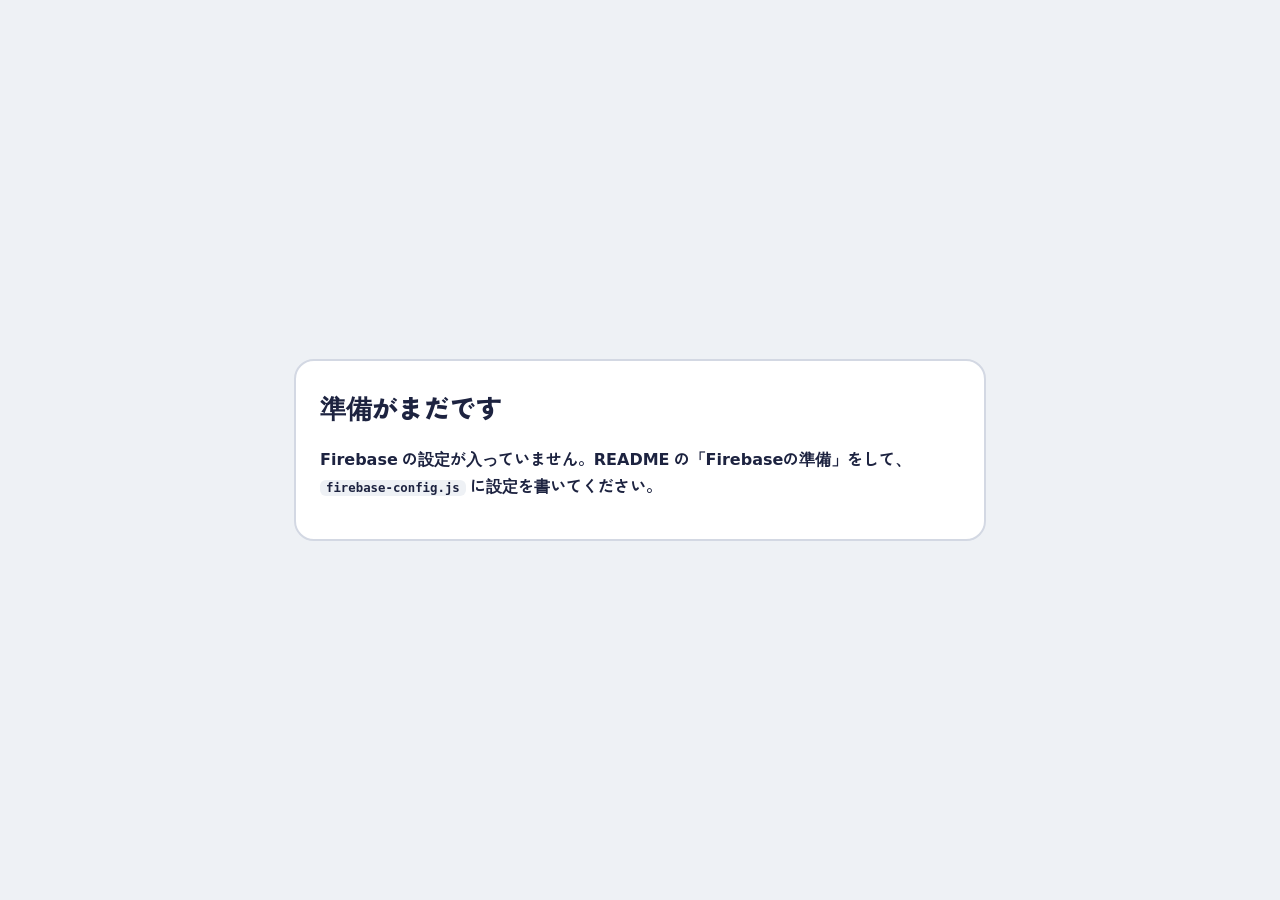
==== pass.html @ d7a0e1be "レジと受け渡し口の2台で数を共有するクレープ注文アプリにする - register.html: 注文を受けたらタップ、今日の売上の累計と受け取り待ちを表示 - pass.html: 受け取り待ちを大き" ====
<!doctype html>
<html lang="ja">
<head>
<meta charset="utf-8">
<meta name="viewport" content="width=device-width,initial-scale=1,viewport-fit=cover">
<title>受け渡し口｜クレープ</title>
<meta name="apple-mobile-web-app-capable" content="yes">
<meta name="mobile-web-app-capable" content="yes">
<meta name="apple-mobile-web-app-title" content="受け渡し">
<meta name="theme-color" content="#eef1f5">
<link rel="manifest" href="manifest.webmanifest">
<link rel="apple-touch-icon" href="apple-touch-icon.png">
<link rel="stylesheet" href="fonts/fonts.css">
<link rel="stylesheet" href="style.css">
<style>.float { font-family: var(--body); font-weight: 900; }</style>
</head>
<body>

<div class="app">
  <div class="strip">
    <div class="sum">
      <span class="role">受け渡し口</span>
      <div class="sum-main"><span class="sum-label">受け取り待ち</span><span class="sum-num" id="total" aria-live="polite">0</span><span class="sum-unit">個</span></div>
      <span class="sum-split" id="split">チョコ 0 ／ あんこ 0</span>
      <span class="sub" id="handed">今日渡した <b>0</b> 個</span>
    </div>
    <div class="strip-right">
      <span class="conn off" id="conn">つないでいます…</span>
    </div>
  </div>
  <div class="stalls">
    <section class="stall choco" data-item="choco">
      <button class="tap" id="tap-choco" type="button" data-item="choco" aria-describedby="count-choco">
        <span class="noren" aria-hidden="true"><span class="flaps"><span class="flap">チ</span><span class="flap">ョ</span><span class="flap">コ</span></span></span>
        <span class="panel-label" aria-hidden="true">受け取り待ち</span>
        <span class="sr">チョコを1個渡した</span>
        <span class="count-wrap"><span class="count" id="count-choco">0</span><span class="unit">個</span></span>
        <span class="tally" id="tally-choco" aria-hidden="true"></span>
        <span class="hint" aria-hidden="true">渡したら ここをタップ</span>
      </button>
      <button class="minus" id="minus-choco" type="button" data-item="choco">チョコの「渡した」を1個取り消す</button>
    </section>
    <section class="stall anko" data-item="anko">
      <button class="tap" id="tap-anko" type="button" data-item="anko" aria-describedby="count-anko">
        <span class="noren" aria-hidden="true"><span class="flaps"><span class="flap">あ</span><span class="flap">ん</span><span class="flap">こ</span></span></span>
        <span class="panel-label" aria-hidden="true">受け取り待ち</span>
        <span class="sr">あんこを1個渡した</span>
        <span class="count-wrap"><span class="count" id="count-anko">0</span><span class="unit">個</span></span>
        <span class="tally" id="tally-anko" aria-hidden="true"></span>
        <span class="hint" aria-hidden="true">渡したら ここをタップ</span>
      </button>
      <button class="minus" id="minus-anko" type="button" data-item="anko">あんこの「渡した」を1個取り消す</button>
    </section>
  </div>
</div>

<script src="vendor/firebase-app-compat-10.12.2.js"></script>
<script src="vendor/firebase-database-compat-10.12.2.js"></script>
<script src="firebase-config.js"></script>
<script src="app.js"></script>
<script>
(function () {
  var C = window.Crepe, $ = C.$;
  var last = null;

  function render(s) {
    C.ITEMS.forEach(function (k) {
      var dir = last ? s.waiting[k] - last.waiting[k] : 0;
      C.setCount($("count-" + k), s.waiting[k], dir);
      C.renderTally($("tally-" + k), s.waiting[k], dir > 0, "いま受け取り待ちはありません");
      $("tap-" + k).parentNode.classList.toggle("busy", s.waiting[k] > 0);
      $("tap-" + k).disabled = s.waiting[k] === 0;
      $("minus-" + k).disabled = s.handed[k] === 0;
      // A new order from the register sways the curtain so it catches the eye
      if (dir > 0 && last) C.swayNoren(k);
    });
    $("total").textContent = s.waiting.total;
    $("total").classList.toggle("busy", s.waiting.total > 0);
    $("split").textContent = "チョコ " + s.waiting.choco + " ／ あんこ " + s.waiting.anko;
    $("handed").querySelector("b").textContent = s.handed.total;
    last = s;
  }

  document.querySelectorAll(".tap").forEach(function (btn) {
    btn.addEventListener("click", function (ev) {
      C.change("handed", btn.dataset.item, 1);
      C.floatText(btn, ev, "−1");
    });
  });
  document.querySelectorAll(".minus").forEach(function (btn) {
    btn.addEventListener("click", function () { C.change("handed", btn.dataset.item, -1); });
  });

  C.common();
  C.start(render, C.renderConnection);
})();
</script>
</body>
</html>
---- fonts/fonts.css ----
@font-face { font-family: "Dela Gothic One"; font-weight: 400; font-display: swap; src: url("DelaGothicOne.woff2") format("woff2"); }
@font-face { font-family: "Zen Kaku Gothic New"; font-weight: 500; font-display: swap; src: url("ZenKakuGothicNew-500.woff2") format("woff2"); }
@font-face { font-family: "Zen Kaku Gothic New"; font-weight: 700; font-display: swap; src: url("ZenKakuGothicNew-700.woff2") format("woff2"); }
@font-face { font-family: "Zen Kaku Gothic New"; font-weight: 900; font-display: swap; src: url("ZenKakuGothicNew-900.woff2") format("woff2"); }
---- style.css ----
[hidden] { display: none !important; }
/* Layout: one screen. A slim tally strip on top, then two stall panels side by side
   (stacked on narrow screens). Each panel = a noren curtain with the item name,
   a giant count, a 正-mark tally of the same count, and a −1 button at its foot. */
:root {
  --paper: #eef1f5;
  --ink: #1d2340;
  --muted: #646b88;
  --line: #d3d8e3;
  --card: #ffffff;
  --choco: #4b2a1d;
  --choco-deep: #2f1810;
  --choco-mark: #e9c9a8;
  --anko: #5e1f35;
  --anko-deep: #3c1121;
  --anko-mark: #f1b9c8;
  --noren-ink: #fbf7f2;
  --warn: #c2271f;
  --display: "Dela Gothic One", "Hiragino Sans", "Hiragino Kaku Gothic ProN", system-ui, sans-serif;
  --body: "Zen Kaku Gothic New", "Hiragino Sans", "Hiragino Kaku Gothic ProN", system-ui, sans-serif;
}
@media (prefers-color-scheme: dark) {
  :root:not([data-theme="light"]) {
    --paper: #12152a; --ink: #eceef8; --muted: #9aa0bd; --line: #2b3050; --card: #1b1f39;
    --choco: #6a3d2a; --choco-deep: #3e2117; --anko: #7d2c48; --anko-deep: #4a1528;
    --warn: #ff8f86; color-scheme: dark;
  }
}
:root[data-theme="dark"] {
  --paper: #12152a; --ink: #eceef8; --muted: #9aa0bd; --line: #2b3050; --card: #1b1f39;
  --choco: #6a3d2a; --choco-deep: #3e2117; --anko: #7d2c48; --anko-deep: #4a1528;
  --warn: #ff8f86; color-scheme: dark;
}

html, body { height: 100%; }
body {
  margin: 0; background: var(--paper); color: var(--ink); font-family: var(--body);
  -webkit-touch-callout: none; -webkit-user-select: none; user-select: none;
  -webkit-tap-highlight-color: transparent; touch-action: manipulation; overflow: hidden;
}
.app {
  height: 100%; box-sizing: border-box; display: flex; flex-direction: column; gap: 14px;
  padding-block: 14px;
  padding-left: max(16px, env(safe-area-inset-left, 0px));
  padding-right: max(16px, env(safe-area-inset-right, 0px));
}

/* Top strip */
.strip { display: flex; align-items: center; justify-content: space-between; gap: 12px; flex-wrap: wrap; }
.sum { display: flex; align-items: baseline; gap: 14px; flex-wrap: wrap; }
.sum-main { display: flex; align-items: baseline; gap: 6px; }
.sum-label { font-weight: 700; font-size: 1rem; color: var(--muted); }
.sum-num { font-family: var(--display); font-size: 2.6rem; line-height: 1; font-variant-numeric: tabular-nums; }
.sum-unit { font-weight: 700; color: var(--muted); }
.sum-split { font-weight: 700; font-size: .95rem; color: var(--muted); font-variant-numeric: tabular-nums; }
.next { font-weight: 700; font-size: .95rem; color: var(--muted); }
.reset {
  font: inherit; font-weight: 700; font-size: 1rem; min-height: 44px; padding: 0 20px; border-radius: 999px;
  border: 2px solid var(--line); background: var(--card); color: var(--muted); cursor: pointer;
  transition: border-color .15s, color .15s, background .15s;
}
.reset.armed { border-color: var(--warn); color: var(--warn); }
.notice { margin: 0; font-size: .95rem; font-weight: 700; color: var(--warn); }

/* Stall panels */
.stalls { flex: 1; min-height: 0; display: grid; grid-template-columns: 1fr 1fr; gap: 14px; }
@media (max-width: 600px) {
  /* Phones: let the page scroll so each stacked panel keeps room for its number */
  body { overflow: auto; }
  .app { height: auto; min-height: 100%; }
  .stalls { grid-template-columns: 1fr; flex: none; }
  .stall { min-height: 360px; }
  .tally { max-height: 56px; }
}
.stall {
  --c: var(--choco); --deep: var(--choco-deep); --mark: var(--choco-mark);
  position: relative; min-height: 0; display: flex; flex-direction: column;
  border-radius: 26px; overflow: hidden; background: var(--c); color: var(--noren-ink);
}
.stall.anko { --c: var(--anko); --deep: var(--anko-deep); --mark: var(--anko-mark); }
/* anko gets a faint bean-dot texture, choco a soft glaze sheen: the two fillings read apart at a glance */
.stall.choco { background: linear-gradient(160deg, color-mix(in srgb, var(--c) 82%, #fff 18%) 0%, var(--c) 38%, var(--c) 100%); }
.stall.anko {
  background-color: var(--c);
  background-image: radial-gradient(color-mix(in srgb, var(--deep) 70%, transparent) 2.2px, transparent 2.6px);
  background-size: 22px 22px;
}

.tap {
  flex: 1; min-height: 0; width: 100%; border: 0; padding: 0; margin: 0; cursor: pointer;
  background: transparent; color: inherit; font: inherit;
  display: flex; flex-direction: column; align-items: center; position: relative;
}
.tap .count-wrap { transition: transform .08s ease; }
.tap:active .count-wrap { transform: scale(.95); }
.stall:has(.tap:active) { filter: brightness(1.1); }
.tap:focus-visible { outline: 4px solid var(--noren-ink); outline-offset: -8px; border-radius: 26px; }

/* Noren: a curtain of three flaps hanging from a rod */
.noren { width: 100%; position: relative; padding-top: 10px; flex: none; }
.noren::before {
  content: ""; position: absolute; left: 6%; right: 6%; top: 4px; height: 8px; border-radius: 4px;
  background: var(--deep);
}
.flaps { display: grid; grid-template-columns: repeat(3, 1fr); gap: 6px; padding: 0 9%; }
.flap {
  height: clamp(64px, 12vh, 110px); background: var(--noren-ink); color: var(--c);
  border-radius: 0 0 10px 10px; transform-origin: 50% 0;
  display: flex; align-items: center; justify-content: center;
  font-family: var(--display); font-size: clamp(2rem, 5.4vw, 3.6rem); line-height: 1;
}

.count-wrap {
  flex: 1; min-height: 0; width: 100%; display: flex; align-items: center; justify-content: center;
  overflow: hidden; position: relative; container-type: inline-size;
}
.count {
  font-family: var(--display); font-variant-numeric: tabular-nums; line-height: 1;
  font-size: min(12rem, 17vw, calc(78cqi / (var(--n, 1) * .8 + .6))); letter-spacing: -.02em; display: block;
}
.unit { font-weight: 900; font-size: clamp(1.1rem, 2.4vw, 1.6rem); margin-left: .25em; opacity: .8; }

/* 正-mark tally: five strokes per group, the way stall-keepers count on paper */
.tally {
  flex: none; width: 100%; box-sizing: border-box; padding: 0 20px 14px;
  display: flex; flex-wrap: wrap; justify-content: center; align-items: center; gap: 6px 8px;
  min-height: 44px; max-height: 92px; overflow: hidden;
}
.tally svg { width: 30px; height: 30px; flex: none; }
.tally path { stroke: var(--mark); stroke-width: 9; stroke-linecap: round; fill: none; }
.tally .more { font-weight: 900; color: var(--mark); font-size: 1rem; }
.tally .empty { font-weight: 700; font-size: 1rem; opacity: .7; }
.tally path.fresh { stroke-dasharray: 100; stroke-dashoffset: 100; animation: draw .28s ease-out forwards; }
@keyframes draw { to { stroke-dashoffset: 0; } }

.minus {
  flex: none; margin: 0 14px 14px; min-height: 56px; border-radius: 16px; cursor: pointer;
  border: 2px solid color-mix(in srgb, var(--noren-ink) 35%, transparent);
  background: color-mix(in srgb, var(--deep) 75%, transparent); color: var(--noren-ink);
  font: inherit; font-weight: 700; font-size: 1.1rem;
}
.minus:disabled { opacity: .4; cursor: default; }
.minus:focus-visible, .reset:focus-visible { outline: 3px solid var(--ink); outline-offset: 3px; }
.stall .minus:focus-visible { outline-color: var(--noren-ink); }

/* "+1" that rises from the finger */
.float {
  position: absolute; pointer-events: none; font-family: var(--display); font-size: 2.4rem;
  color: var(--noren-ink); text-shadow: 0 2px 0 var(--deep); transform: translate(-50%, -50%);
}

.sr { position: absolute; width: 1px; height: 1px; overflow: hidden; clip: rect(0 0 0 0); white-space: nowrap; }
.app { padding-top: calc(14px + env(safe-area-inset-top, 0px)); padding-bottom: calc(14px + env(safe-area-inset-bottom, 0px)); }
.install {
  margin: 0; padding: 12px 16px; border-radius: 14px; background: var(--card); border: 2px solid var(--line);
  display: flex; align-items: center; justify-content: space-between; gap: 12px; font-weight: 700; font-size: .95rem;
}
.install button {
  font: inherit; min-height: 40px; padding: 0 14px; border-radius: 999px; border: 2px solid var(--line);
  background: transparent; color: var(--muted); cursor: pointer; flex: none;
}
.ready { font-weight: 700; font-size: .85rem; color: var(--muted); }

/* ---- Crepe two-iPad system ---- */
:root { --wait: #ffd36b; --ok: #1f7a4d; }
@media (prefers-color-scheme: dark) { :root:not([data-theme="light"]) { --ok: #7fd6a6; } }
:root[data-theme="dark"] { --ok: #7fd6a6; }
.role {
  font-weight: 900; font-size: .9rem; padding: 4px 12px; border-radius: 999px;
  background: var(--ink); color: var(--paper); align-self: center;
}
.conn { font-weight: 700; font-size: .9rem; color: var(--ok); display: inline-flex; align-items: center; gap: 6px; }
.conn::before { content: ""; width: 10px; height: 10px; border-radius: 50%; background: currentColor; }
.conn.off { color: var(--warn); }
.strip-right { display: flex; align-items: center; gap: 12px; flex-wrap: wrap; }
.sub { font-weight: 700; font-size: 1rem; color: var(--muted); font-variant-numeric: tabular-nums; }
.sub b { font-family: var(--display); font-weight: 400; font-size: 1.5rem; color: var(--ink); }
.sub.busy b { color: var(--warn); }
.panel-label { font-weight: 900; font-size: clamp(1rem, 2.2vw, 1.4rem); opacity: .85; margin-top: 10px; }
.hint { font-weight: 700; font-size: 1rem; opacity: .75; padding: 0 16px 12px; text-align: center; }
.stall.busy .count { color: var(--wait); }
.tap:disabled { cursor: default; }
.tap:disabled .count-wrap { transform: none; }
.stall:has(.tap:disabled:active) { filter: none; }
.sum-num.busy { color: var(--warn); }
.setup {
  margin: auto; max-width: 640px; padding: 24px; border-radius: 20px; background: var(--card); border: 2px solid var(--line);
  font-weight: 700; line-height: 1.7;
}
.setup h1 { font-weight: 900; font-size: 1.6rem; margin: 0 0 8px; }
.setup code { font-size: .95em; background: var(--paper); padding: 1px 6px; border-radius: 6px; }
@media (max-width: 600px) { .stall { min-height: 500px; } }
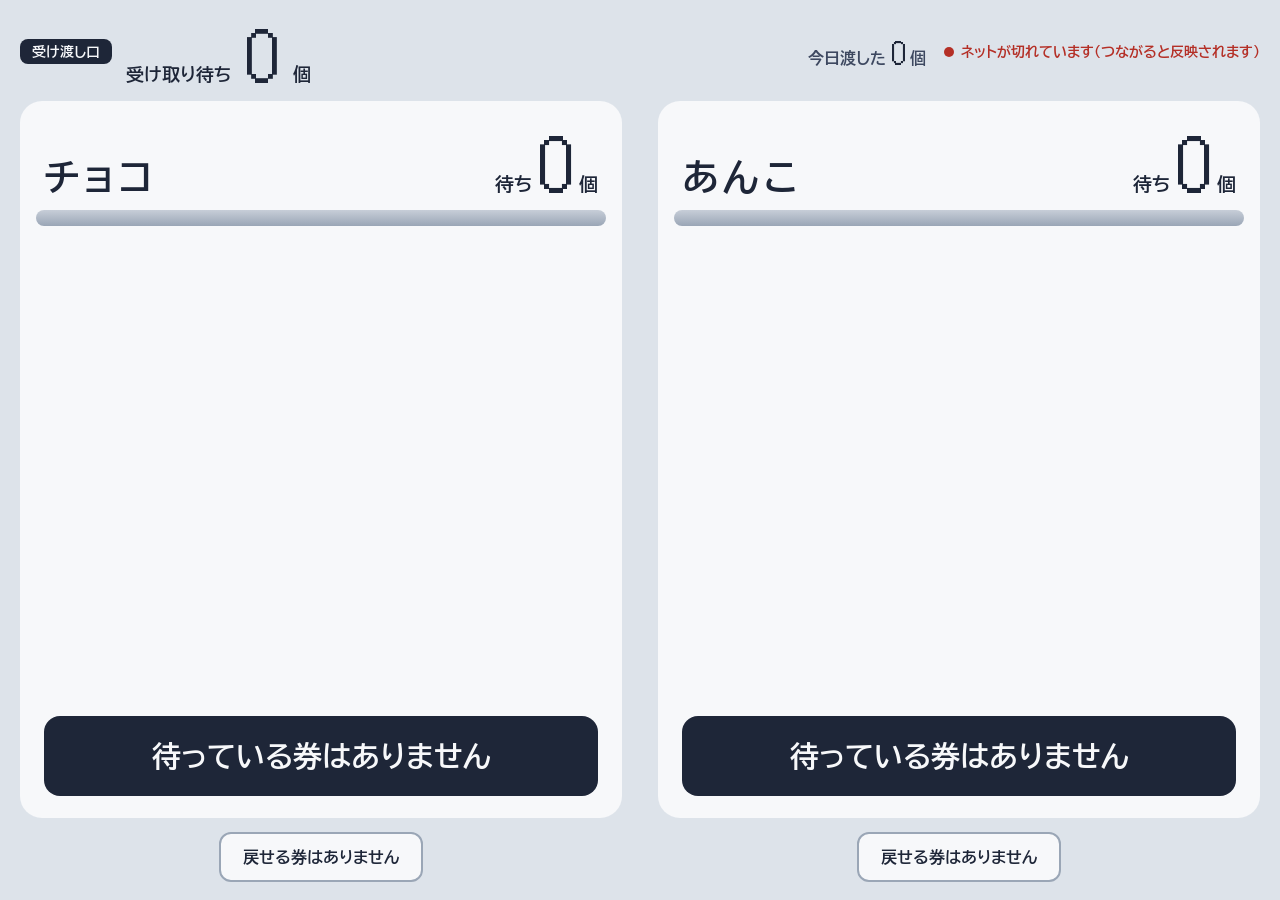
==== commit b17a9db1: "整理券デザイン（案B）に作り直し、券の番号を201からにする - レジ: 味ごとの券売機を押すと整理券が出る。今日の売上と受け取り待ちも表示 - 受け渡し口: 待ちの券を注文レールに並べ、次に渡す券を" ====
--- a/pass.html
+++ b/pass.html
@@ -7,12 +7,13 @@
 <meta name="apple-mobile-web-app-capable" content="yes">
 <meta name="mobile-web-app-capable" content="yes">
 <meta name="apple-mobile-web-app-title" content="受け渡し">
-<meta name="theme-color" content="#eef1f5">
+<meta name="theme-color" content="#dde3ea">
 <link rel="manifest" href="manifest.webmanifest">
 <link rel="apple-touch-icon" href="apple-touch-icon.png">
-<link rel="stylesheet" href="fonts/fonts.css">
+<link rel="preconnect" href="https://fonts.googleapis.com">
+<link rel="preconnect" href="https://fonts.gstatic.com" crossorigin>
+<link rel="stylesheet" href="https://fonts.googleapis.com/css2?family=BIZ+UDPGothic:wght@400;700&family=DotGothic16&display=swap">
 <link rel="stylesheet" href="style.css">
-<style>.float { font-family: var(--body); font-weight: 900; }</style>
 </head>
 <body>
 
@@ -20,36 +21,37 @@
   <div class="strip">
     <div class="sum">
       <span class="role">受け渡し口</span>
-      <div class="sum-main"><span class="sum-label">受け取り待ち</span><span class="sum-num" id="total" aria-live="polite">0</span><span class="sum-unit">個</span></div>
-      <span class="sum-split" id="split">チョコ 0 ／ あんこ 0</span>
+      <span class="sum-label">受け取り待ち</span><span class="sum-num" id="total" aria-live="polite">0</span><span class="sum-unit">個</span>
+    </div>
+    <div class="side">
       <span class="sub" id="handed">今日渡した <b>0</b> 個</span>
-    </div>
-    <div class="strip-right">
       <span class="conn off" id="conn">つないでいます…</span>
     </div>
   </div>
-  <div class="stalls">
-    <section class="stall choco" data-item="choco">
-      <button class="tap" id="tap-choco" type="button" data-item="choco" aria-describedby="count-choco">
-        <span class="noren" aria-hidden="true"><span class="flaps"><span class="flap">チ</span><span class="flap">ョ</span><span class="flap">コ</span></span></span>
-        <span class="panel-label" aria-hidden="true">受け取り待ち</span>
-        <span class="sr">チョコを1個渡した</span>
-        <span class="count-wrap"><span class="count" id="count-choco">0</span><span class="unit">個</span></span>
-        <span class="tally" id="tally-choco" aria-hidden="true"></span>
-        <span class="hint" aria-hidden="true">渡したら ここをタップ</span>
-      </button>
-      <button class="minus" id="minus-choco" type="button" data-item="choco">チョコの「渡した」を1個取り消す</button>
+  <div class="cols">
+    <section class="col choco" aria-label="チョコ">
+      <div class="board">
+        <div class="board-head">
+          <span class="board-name">チョコ</span>
+          <span class="board-count" id="wait-choco">待ち <b>0</b> 個</span>
+        </div>
+        <div class="rail" aria-hidden="true"></div>
+        <div class="tickets" id="tickets-choco"></div>
+        <button class="give" id="give-choco" type="button" data-item="choco">待っている券はありません</button>
+      </div>
+      <button class="undo" id="undo-choco" type="button" data-item="choco">戻せる券はありません</button>
     </section>
-    <section class="stall anko" data-item="anko">
-      <button class="tap" id="tap-anko" type="button" data-item="anko" aria-describedby="count-anko">
-        <span class="noren" aria-hidden="true"><span class="flaps"><span class="flap">あ</span><span class="flap">ん</span><span class="flap">こ</span></span></span>
-        <span class="panel-label" aria-hidden="true">受け取り待ち</span>
-        <span class="sr">あんこを1個渡した</span>
-        <span class="count-wrap"><span class="count" id="count-anko">0</span><span class="unit">個</span></span>
-        <span class="tally" id="tally-anko" aria-hidden="true"></span>
-        <span class="hint" aria-hidden="true">渡したら ここをタップ</span>
-      </button>
-      <button class="minus" id="minus-anko" type="button" data-item="anko">あんこの「渡した」を1個取り消す</button>
+    <section class="col anko" aria-label="あんこ">
+      <div class="board">
+        <div class="board-head">
+          <span class="board-name">あんこ</span>
+          <span class="board-count" id="wait-anko">待ち <b>0</b> 個</span>
+        </div>
+        <div class="rail" aria-hidden="true"></div>
+        <div class="tickets" id="tickets-anko"></div>
+        <button class="give" id="give-anko" type="button" data-item="anko">待っている券はありません</button>
+      </div>
+      <button class="undo" id="undo-anko" type="button" data-item="anko">戻せる券はありません</button>
     </section>
   </div>
 </div>
@@ -61,33 +63,43 @@
 <script>
 (function () {
   var C = window.Crepe, $ = C.$;
-  var last = null;
+  var SHOW = 4; // tickets clipped to the rail; the rest show as "+N"
+  var last = null, enter = 0;
 
   function render(s) {
     C.ITEMS.forEach(function (k) {
-      var dir = last ? s.waiting[k] - last.waiting[k] : 0;
-      C.setCount($("count-" + k), s.waiting[k], dir);
-      C.renderTally($("tally-" + k), s.waiting[k], dir > 0, "いま受け取り待ちはありません");
-      $("tap-" + k).parentNode.classList.toggle("busy", s.waiting[k] > 0);
-      $("tap-" + k).disabled = s.waiting[k] === 0;
-      $("minus-" + k).disabled = s.handed[k] === 0;
-      // A new order from the register sways the curtain so it catches the eye
-      if (dir > 0 && last) C.swayNoren(k);
+      var name = C.NAMES[k], o = s.ordered[k], h = s.handed[k], w = s.waiting[k];
+      var box = $("tickets-" + k), give = $("give-" + k), undo = $("undo-" + k);
+      var arrived = last && o > last.ordered[k], gone = last && h > last.handed[k];
+      if (arrived) enter++;
+      // Waiting tickets: the ones after the last handed over, up to the last ordered; the oldest is next
+      var html = "";
+      for (var n = h + 1; n <= o && n <= h + SHOW; n++) {
+        var cls = "tk" + (n === h + 1 ? " next" : "") + (arrived && n > last.ordered[k] ? (enter % 2 ? " inA" : " inB") : "");
+        html += '<span class="' + cls + '"><span class="flavor">' + name + '</span><span class="no">No.</span><b>' + C.ticketNo(n) + "</b></span>";
+      }
+      if (w > SHOW) html += '<span class="more">+' + (w - SHOW) + "</span>";
+      if (w === 0) html = '<span class="none">待っている券はありません</span>';
+      box.innerHTML = html;
+      if (gone) C.replay(box, "swingA", "swingB");
+
+      $("wait-" + k).querySelector("b").textContent = w;
+      $("wait-" + k).classList.toggle("alert", w > 0);
+      give.disabled = w === 0;
+      give.textContent = w ? "No." + C.ticketNo(h + 1) + " を渡した" : "待っている券はありません";
+      undo.disabled = h === 0;
+      undo.textContent = h ? "No." + C.ticketNo(h) + " を待ちに戻す" : "戻せる券はありません";
     });
     $("total").textContent = s.waiting.total;
-    $("total").classList.toggle("busy", s.waiting.total > 0);
-    $("split").textContent = "チョコ " + s.waiting.choco + " ／ あんこ " + s.waiting.anko;
+    $("total").classList.toggle("alert", s.waiting.total > 0);
     $("handed").querySelector("b").textContent = s.handed.total;
     last = s;
   }
 
-  document.querySelectorAll(".tap").forEach(function (btn) {
-    btn.addEventListener("click", function (ev) {
-      C.change("handed", btn.dataset.item, 1);
-      C.floatText(btn, ev, "−1");
-    });
+  document.querySelectorAll(".give").forEach(function (btn) {
+    btn.addEventListener("click", function () { C.change("handed", btn.dataset.item, 1); });
   });
-  document.querySelectorAll(".minus").forEach(function (btn) {
+  document.querySelectorAll(".undo").forEach(function (btn) {
     btn.addEventListener("click", function () { C.change("handed", btn.dataset.item, -1); });
   });
 
--- a/style.css
+++ b/style.css
@@ -1,193 +1,155 @@
+/* 整理券 (ticket) look: the register is a pair of ticket machines, the pick-up window is a
+   kitchen order rail with the waiting tickets clipped to it. Paper-and-steel palette, light only. */
 [hidden] { display: none !important; }
-/* Layout: one screen. A slim tally strip on top, then two stall panels side by side
-   (stacked on narrow screens). Each panel = a noren curtain with the item name,
-   a giant count, a 正-mark tally of the same count, and a −1 button at its foot. */
 :root {
-  --paper: #eef1f5;
-  --ink: #1d2340;
-  --muted: #646b88;
-  --line: #d3d8e3;
-  --card: #ffffff;
-  --choco: #4b2a1d;
-  --choco-deep: #2f1810;
-  --choco-mark: #e9c9a8;
-  --anko: #5e1f35;
-  --anko-deep: #3c1121;
-  --anko-mark: #f1b9c8;
-  --noren-ink: #fbf7f2;
-  --warn: #c2271f;
-  --display: "Dela Gothic One", "Hiragino Sans", "Hiragino Kaku Gothic ProN", system-ui, sans-serif;
-  --body: "Zen Kaku Gothic New", "Hiragino Sans", "Hiragino Kaku Gothic ProN", system-ui, sans-serif;
-}
-@media (prefers-color-scheme: dark) {
-  :root:not([data-theme="light"]) {
-    --paper: #12152a; --ink: #eceef8; --muted: #9aa0bd; --line: #2b3050; --card: #1b1f39;
-    --choco: #6a3d2a; --choco-deep: #3e2117; --anko: #7d2c48; --anko-deep: #4a1528;
-    --warn: #ff8f86; color-scheme: dark;
-  }
-}
-:root[data-theme="dark"] {
-  --paper: #12152a; --ink: #eceef8; --muted: #9aa0bd; --line: #2b3050; --card: #1b1f39;
-  --choco: #6a3d2a; --choco-deep: #3e2117; --anko: #7d2c48; --anko-deep: #4a1528;
-  --warn: #ff8f86; color-scheme: dark;
+  --ground: #dde3ea;
+  --panel: #f7f8fa;
+  --ink: #1e2638;
+  --ink-2: #3d4860;
+  --muted: #55617a;
+  --line: #9aa6b6;
+  --shade: #b9c2ce;
+  --choco: #d9b48c;
+  --anko: #edb8c2;
+  --red: #b42f26;
+  --ok: #1f6e46;
+  --dot: "DotGothic16", "BIZ UDPGothic", ui-monospace, monospace;
+  --body: "BIZ UDPGothic", "Hiragino Sans", "Hiragino Kaku Gothic ProN", system-ui, sans-serif;
+  color-scheme: light;
 }
 
 html, body { height: 100%; }
 body {
-  margin: 0; background: var(--paper); color: var(--ink); font-family: var(--body);
+  margin: 0; background: var(--ground); color: var(--ink); font-family: var(--body);
   -webkit-touch-callout: none; -webkit-user-select: none; user-select: none;
   -webkit-tap-highlight-color: transparent; touch-action: manipulation; overflow: hidden;
 }
+button { font: inherit; color: inherit; }
 .app {
-  height: 100%; box-sizing: border-box; display: flex; flex-direction: column; gap: 14px;
-  padding-block: 14px;
-  padding-left: max(16px, env(safe-area-inset-left, 0px));
-  padding-right: max(16px, env(safe-area-inset-right, 0px));
+  height: 100%; box-sizing: border-box; display: flex; flex-direction: column; gap: 16px;
+  padding: calc(18px + env(safe-area-inset-top, 0px)) max(20px, env(safe-area-inset-right, 0px))
+           calc(18px + env(safe-area-inset-bottom, 0px)) max(20px, env(safe-area-inset-left, 0px));
 }
 
-/* Top strip */
-.strip { display: flex; align-items: center; justify-content: space-between; gap: 12px; flex-wrap: wrap; }
-.sum { display: flex; align-items: baseline; gap: 14px; flex-wrap: wrap; }
-.sum-main { display: flex; align-items: baseline; gap: 6px; }
-.sum-label { font-weight: 700; font-size: 1rem; color: var(--muted); }
-.sum-num { font-family: var(--display); font-size: 2.6rem; line-height: 1; font-variant-numeric: tabular-nums; }
-.sum-unit { font-weight: 700; color: var(--muted); }
-.sum-split { font-weight: 700; font-size: .95rem; color: var(--muted); font-variant-numeric: tabular-nums; }
-.next { font-weight: 700; font-size: .95rem; color: var(--muted); }
+/* ---- Top strip ---- */
+.strip { display: flex; align-items: center; justify-content: space-between; gap: 10px 20px; flex-wrap: wrap; }
+.sum { display: flex; align-items: baseline; gap: 6px 14px; flex-wrap: wrap; }
+.role { align-self: center; font-weight: 700; font-size: .9rem; padding: 5px 12px; border-radius: 8px; background: var(--ink); color: var(--panel); }
+.sum-label { font-weight: 700; font-size: 1.15rem; }
+.sum-num { font-family: var(--dot); font-size: clamp(2.6rem, 6vw, 4.2rem); line-height: 1; font-variant-numeric: tabular-nums; }
+.sum-num.alert { color: var(--red); }
+.sum-unit { font-weight: 700; font-size: 1.15rem; }
+.sum-split { font-size: 1rem; color: var(--ink-2); font-variant-numeric: tabular-nums; }
+.side { display: flex; align-items: center; gap: 10px 18px; flex-wrap: wrap; }
+.sub { font-weight: 700; font-size: 1rem; color: var(--ink-2); }
+.sub b { font-family: var(--dot); font-weight: 400; font-size: 1.8rem; color: var(--ink); }
+.sub.alert b { color: var(--red); }
+.conn { font-weight: 700; font-size: .9rem; color: var(--ok); display: inline-flex; align-items: center; gap: 7px; }
+.conn::before { content: ""; width: 10px; height: 10px; border-radius: 50%; background: currentColor; }
+.conn.off { color: var(--red); }
 .reset {
-  font: inherit; font-weight: 700; font-size: 1rem; min-height: 44px; padding: 0 20px; border-radius: 999px;
-  border: 2px solid var(--line); background: var(--card); color: var(--muted); cursor: pointer;
-  transition: border-color .15s, color .15s, background .15s;
+  min-height: 46px; padding: 0 16px; border-radius: 12px; border: 2px solid var(--line);
+  background: transparent; color: var(--ink-2); font-weight: 700; font-size: .95rem; cursor: pointer;
 }
-.reset.armed { border-color: var(--warn); color: var(--warn); }
-.notice { margin: 0; font-size: .95rem; font-weight: 700; color: var(--warn); }
+.reset.armed { border-color: var(--red); color: var(--red); background: var(--panel); }
 
-/* Stall panels */
-.stalls { flex: 1; min-height: 0; display: grid; grid-template-columns: 1fr 1fr; gap: 14px; }
-@media (max-width: 600px) {
-  /* Phones: let the page scroll so each stacked panel keeps room for its number */
+/* ---- Two columns, one per flavor ---- */
+.cols { flex: 1; min-height: 0; display: grid; grid-template-columns: 1fr 1fr; gap: clamp(16px, 3vw, 36px); }
+.col { min-height: 0; min-width: 0; display: flex; flex-direction: column; align-items: center; }
+.choco { --paper: var(--choco); }
+.anko { --paper: var(--anko); }
+
+/* Register: the ticket machine */
+.machine {
+  width: 100%; flex: 1; min-height: 0; border: 0; margin: 0; cursor: pointer;
+  padding: clamp(16px, 3vh, 30px) 24px 0; border-radius: 22px 22px 8px 8px; background: var(--panel);
+  display: flex; flex-direction: column; align-items: center; gap: 4px; box-shadow: 0 6px 0 var(--shade);
+  transition: transform .06s, box-shadow .06s;
+}
+.machine:active { transform: translateY(4px); box-shadow: 0 2px 0 var(--shade); }
+.machine-name { font-weight: 700; font-size: clamp(1.8rem, 4vw, 2.6rem); letter-spacing: .12em; }
+.machine-hint { font-size: 1rem; color: var(--muted); }
+.machine-count { margin-top: auto; display: flex; align-items: baseline; gap: 8px; color: var(--ink-2); font-weight: 700; }
+.machine-count b { font-family: var(--dot); font-weight: 400; font-size: clamp(4.5rem, 13vh, 8.5rem); line-height: 1; color: var(--ink); font-variant-numeric: tabular-nums; }
+.slot { width: 78%; height: 14px; border-radius: 7px; background: var(--ink); margin: auto 0 22px; flex: none; }
+
+.ticket {
+  box-sizing: border-box; border-radius: 6px; background: var(--paper); color: var(--ink);
+  border-left: 3px dashed rgba(30, 38, 56, .35); font-family: var(--dot);
+  display: flex; justify-content: space-between; align-items: baseline; gap: 12px;
+}
+.ticket-new { width: 74%; padding: 14px 22px; margin-top: -6px; font-size: 1.3rem; position: relative; z-index: 1; }
+.ticket-new .no { font-size: clamp(2rem, 4.5vw, 2.6rem); line-height: 1; }
+.ticket-old { width: 68%; padding: 7px 22px; margin-top: 6px; font-size: 1rem; opacity: .45; }
+.ticket-empty { background: transparent; border: 2px dashed var(--line); color: var(--muted); justify-content: center; font-family: var(--body); font-weight: 700; font-size: 1.05rem; }
+.outA { animation: outA .42s cubic-bezier(.2, .9, .3, 1) both; }
+.outB { animation: outB .42s cubic-bezier(.2, .9, .3, 1) both; }
+@keyframes outA { from { transform: translateY(-64px); clip-path: inset(64px 0 0 0); } to { transform: none; clip-path: inset(0); } }
+@keyframes outB { from { transform: translateY(-64px); clip-path: inset(64px 0 0 0); } to { transform: none; clip-path: inset(0); } }
+
+.undo {
+  margin-top: 14px; min-height: 50px; padding: 0 22px; border-radius: 12px; border: 2px solid var(--line);
+  background: var(--panel); font-weight: 700; font-size: 1rem; cursor: pointer;
+}
+.undo:disabled, .give:disabled { cursor: default; }
+.undo:disabled { opacity: .4; }
+
+/* Pick-up window: the order rail */
+.board {
+  width: 100%; flex: 1; min-height: 0; box-sizing: border-box; border-radius: 22px; background: var(--panel);
+  padding: clamp(16px, 3vh, 24px) 24px 22px; display: flex; flex-direction: column; gap: 14px;
+}
+.board-head { display: flex; align-items: baseline; justify-content: space-between; gap: 12px; }
+.board-name { font-weight: 700; font-size: clamp(1.8rem, 4vw, 2.3rem); letter-spacing: .12em; }
+.board-count { font-weight: 700; font-size: 1.2rem; }
+.board-count b { font-family: var(--dot); font-weight: 400; font-size: clamp(3.2rem, 9vh, 4.4rem); line-height: 1; font-variant-numeric: tabular-nums; }
+.board-count.alert b { color: var(--red); }
+.rail { height: 16px; border-radius: 8px; background: linear-gradient(#c7ced8, var(--line)); margin: 0 -8px; flex: none; }
+.tickets { display: flex; gap: 12px; margin-top: -10px; padding: 0 6px; min-height: 0; flex: 1; align-items: flex-start; overflow: hidden; }
+.tk {
+  flex: none; width: clamp(70px, 8.5vw, 96px); height: clamp(150px, 26vh, 200px); box-sizing: border-box;
+  border-radius: 0 0 8px 8px; border-top: 10px solid #4b5568; background: var(--paper); color: var(--ink);
+  padding: 22px 6px 12px; display: flex; flex-direction: column; align-items: center; gap: 6px;
+  font-family: var(--dot); transform-origin: 50% 0;
+}
+.tk .flavor { font-size: .95rem; }
+.tk .no { font-size: .9rem; }
+.tk b { font-weight: 400; font-size: clamp(1.7rem, 3.4vw, 2.3rem); line-height: 1; }
+.tk.next { transform: rotate(-3deg); box-shadow: 0 0 0 4px var(--ink); }
+.tk.inA { animation: inA .45s cubic-bezier(.2, .9, .3, 1.2) both; }
+.tk.inB { animation: inB .45s cubic-bezier(.2, .9, .3, 1.2) both; }
+@keyframes inA { from { transform: translateY(-30px) rotate(6deg); opacity: 0; } }
+@keyframes inB { from { transform: translateY(-30px) rotate(6deg); opacity: 0; } }
+.swingA { animation: swingA .45s ease-out; }
+.swingB { animation: swingB .45s ease-out; }
+@keyframes swingA { 35% { transform: translateX(-16px); } }
+@keyframes swingB { 35% { transform: translateX(-16px); } }
+.more { align-self: center; font-family: var(--dot); font-size: 1.5rem; }
+.none { align-self: center; padding-left: 8px; font-weight: 700; font-size: 1.1rem; color: var(--muted); }
+.give {
+  flex: none; min-height: 80px; border: 0; border-radius: 16px; background: var(--ink); color: var(--panel);
+  font-weight: 700; font-size: clamp(1.4rem, 3vw, 1.8rem); cursor: pointer; font-variant-numeric: tabular-nums;
+}
+.give:active:not(:disabled) { transform: translateY(2px); }
+.give:disabled { background: var(--shade); color: var(--muted); }
+
+/* Keyboard focus */
+.machine:focus-visible, .give:focus-visible, .undo:focus-visible, .reset:focus-visible, .choose a:focus-visible {
+  outline: 3px solid var(--ink); outline-offset: 4px;
+}
+
+/* Setup / error message */
+.setup { margin: auto; max-width: 640px; padding: 24px; border-radius: 20px; background: var(--panel); border: 2px solid var(--line); font-weight: 700; line-height: 1.7; }
+.setup h1 { font-weight: 700; font-size: 1.5rem; margin: 0 0 8px; }
+.setup code { background: var(--ground); padding: 1px 6px; border-radius: 6px; }
+
+/* Narrow screens (phones): stack the flavors and let the page scroll */
+@media (max-width: 640px) {
   body { overflow: auto; }
   .app { height: auto; min-height: 100%; }
-  .stalls { grid-template-columns: 1fr; flex: none; }
-  .stall { min-height: 360px; }
-  .tally { max-height: 56px; }
+  .cols { grid-template-columns: 1fr; flex: none; }
+  .machine, .board { min-height: 340px; flex: none; }
 }
-.stall {
-  --c: var(--choco); --deep: var(--choco-deep); --mark: var(--choco-mark);
-  position: relative; min-height: 0; display: flex; flex-direction: column;
-  border-radius: 26px; overflow: hidden; background: var(--c); color: var(--noren-ink);
+@media (prefers-reduced-motion: reduce) {
+  .outA, .outB, .tk.inA, .tk.inB, .swingA, .swingB { animation: none; }
 }
-.stall.anko { --c: var(--anko); --deep: var(--anko-deep); --mark: var(--anko-mark); }
-/* anko gets a faint bean-dot texture, choco a soft glaze sheen: the two fillings read apart at a glance */
-.stall.choco { background: linear-gradient(160deg, color-mix(in srgb, var(--c) 82%, #fff 18%) 0%, var(--c) 38%, var(--c) 100%); }
-.stall.anko {
-  background-color: var(--c);
-  background-image: radial-gradient(color-mix(in srgb, var(--deep) 70%, transparent) 2.2px, transparent 2.6px);
-  background-size: 22px 22px;
-}
-
-.tap {
-  flex: 1; min-height: 0; width: 100%; border: 0; padding: 0; margin: 0; cursor: pointer;
-  background: transparent; color: inherit; font: inherit;
-  display: flex; flex-direction: column; align-items: center; position: relative;
-}
-.tap .count-wrap { transition: transform .08s ease; }
-.tap:active .count-wrap { transform: scale(.95); }
-.stall:has(.tap:active) { filter: brightness(1.1); }
-.tap:focus-visible { outline: 4px solid var(--noren-ink); outline-offset: -8px; border-radius: 26px; }
-
-/* Noren: a curtain of three flaps hanging from a rod */
-.noren { width: 100%; position: relative; padding-top: 10px; flex: none; }
-.noren::before {
-  content: ""; position: absolute; left: 6%; right: 6%; top: 4px; height: 8px; border-radius: 4px;
-  background: var(--deep);
-}
-.flaps { display: grid; grid-template-columns: repeat(3, 1fr); gap: 6px; padding: 0 9%; }
-.flap {
-  height: clamp(64px, 12vh, 110px); background: var(--noren-ink); color: var(--c);
-  border-radius: 0 0 10px 10px; transform-origin: 50% 0;
-  display: flex; align-items: center; justify-content: center;
-  font-family: var(--display); font-size: clamp(2rem, 5.4vw, 3.6rem); line-height: 1;
-}
-
-.count-wrap {
-  flex: 1; min-height: 0; width: 100%; display: flex; align-items: center; justify-content: center;
-  overflow: hidden; position: relative; container-type: inline-size;
-}
-.count {
-  font-family: var(--display); font-variant-numeric: tabular-nums; line-height: 1;
-  font-size: min(12rem, 17vw, calc(78cqi / (var(--n, 1) * .8 + .6))); letter-spacing: -.02em; display: block;
-}
-.unit { font-weight: 900; font-size: clamp(1.1rem, 2.4vw, 1.6rem); margin-left: .25em; opacity: .8; }
-
-/* 正-mark tally: five strokes per group, the way stall-keepers count on paper */
-.tally {
-  flex: none; width: 100%; box-sizing: border-box; padding: 0 20px 14px;
-  display: flex; flex-wrap: wrap; justify-content: center; align-items: center; gap: 6px 8px;
-  min-height: 44px; max-height: 92px; overflow: hidden;
-}
-.tally svg { width: 30px; height: 30px; flex: none; }
-.tally path { stroke: var(--mark); stroke-width: 9; stroke-linecap: round; fill: none; }
-.tally .more { font-weight: 900; color: var(--mark); font-size: 1rem; }
-.tally .empty { font-weight: 700; font-size: 1rem; opacity: .7; }
-.tally path.fresh { stroke-dasharray: 100; stroke-dashoffset: 100; animation: draw .28s ease-out forwards; }
-@keyframes draw { to { stroke-dashoffset: 0; } }
-
-.minus {
-  flex: none; margin: 0 14px 14px; min-height: 56px; border-radius: 16px; cursor: pointer;
-  border: 2px solid color-mix(in srgb, var(--noren-ink) 35%, transparent);
-  background: color-mix(in srgb, var(--deep) 75%, transparent); color: var(--noren-ink);
-  font: inherit; font-weight: 700; font-size: 1.1rem;
-}
-.minus:disabled { opacity: .4; cursor: default; }
-.minus:focus-visible, .reset:focus-visible { outline: 3px solid var(--ink); outline-offset: 3px; }
-.stall .minus:focus-visible { outline-color: var(--noren-ink); }
-
-/* "+1" that rises from the finger */
-.float {
-  position: absolute; pointer-events: none; font-family: var(--display); font-size: 2.4rem;
-  color: var(--noren-ink); text-shadow: 0 2px 0 var(--deep); transform: translate(-50%, -50%);
-}
-
-.sr { position: absolute; width: 1px; height: 1px; overflow: hidden; clip: rect(0 0 0 0); white-space: nowrap; }
-.app { padding-top: calc(14px + env(safe-area-inset-top, 0px)); padding-bottom: calc(14px + env(safe-area-inset-bottom, 0px)); }
-.install {
-  margin: 0; padding: 12px 16px; border-radius: 14px; background: var(--card); border: 2px solid var(--line);
-  display: flex; align-items: center; justify-content: space-between; gap: 12px; font-weight: 700; font-size: .95rem;
-}
-.install button {
-  font: inherit; min-height: 40px; padding: 0 14px; border-radius: 999px; border: 2px solid var(--line);
-  background: transparent; color: var(--muted); cursor: pointer; flex: none;
-}
-.ready { font-weight: 700; font-size: .85rem; color: var(--muted); }
-
-/* ---- Crepe two-iPad system ---- */
-:root { --wait: #ffd36b; --ok: #1f7a4d; }
-@media (prefers-color-scheme: dark) { :root:not([data-theme="light"]) { --ok: #7fd6a6; } }
-:root[data-theme="dark"] { --ok: #7fd6a6; }
-.role {
-  font-weight: 900; font-size: .9rem; padding: 4px 12px; border-radius: 999px;
-  background: var(--ink); color: var(--paper); align-self: center;
-}
-.conn { font-weight: 700; font-size: .9rem; color: var(--ok); display: inline-flex; align-items: center; gap: 6px; }
-.conn::before { content: ""; width: 10px; height: 10px; border-radius: 50%; background: currentColor; }
-.conn.off { color: var(--warn); }
-.strip-right { display: flex; align-items: center; gap: 12px; flex-wrap: wrap; }
-.sub { font-weight: 700; font-size: 1rem; color: var(--muted); font-variant-numeric: tabular-nums; }
-.sub b { font-family: var(--display); font-weight: 400; font-size: 1.5rem; color: var(--ink); }
-.sub.busy b { color: var(--warn); }
-.panel-label { font-weight: 900; font-size: clamp(1rem, 2.2vw, 1.4rem); opacity: .85; margin-top: 10px; }
-.hint { font-weight: 700; font-size: 1rem; opacity: .75; padding: 0 16px 12px; text-align: center; }
-.stall.busy .count { color: var(--wait); }
-.tap:disabled { cursor: default; }
-.tap:disabled .count-wrap { transform: none; }
-.stall:has(.tap:disabled:active) { filter: none; }
-.sum-num.busy { color: var(--warn); }
-.setup {
-  margin: auto; max-width: 640px; padding: 24px; border-radius: 20px; background: var(--card); border: 2px solid var(--line);
-  font-weight: 700; line-height: 1.7;
-}
-.setup h1 { font-weight: 900; font-size: 1.6rem; margin: 0 0 8px; }
-.setup code { font-size: .95em; background: var(--paper); padding: 1px 6px; border-radius: 6px; }
-@media (max-width: 600px) { .stall { min-height: 500px; } }
-
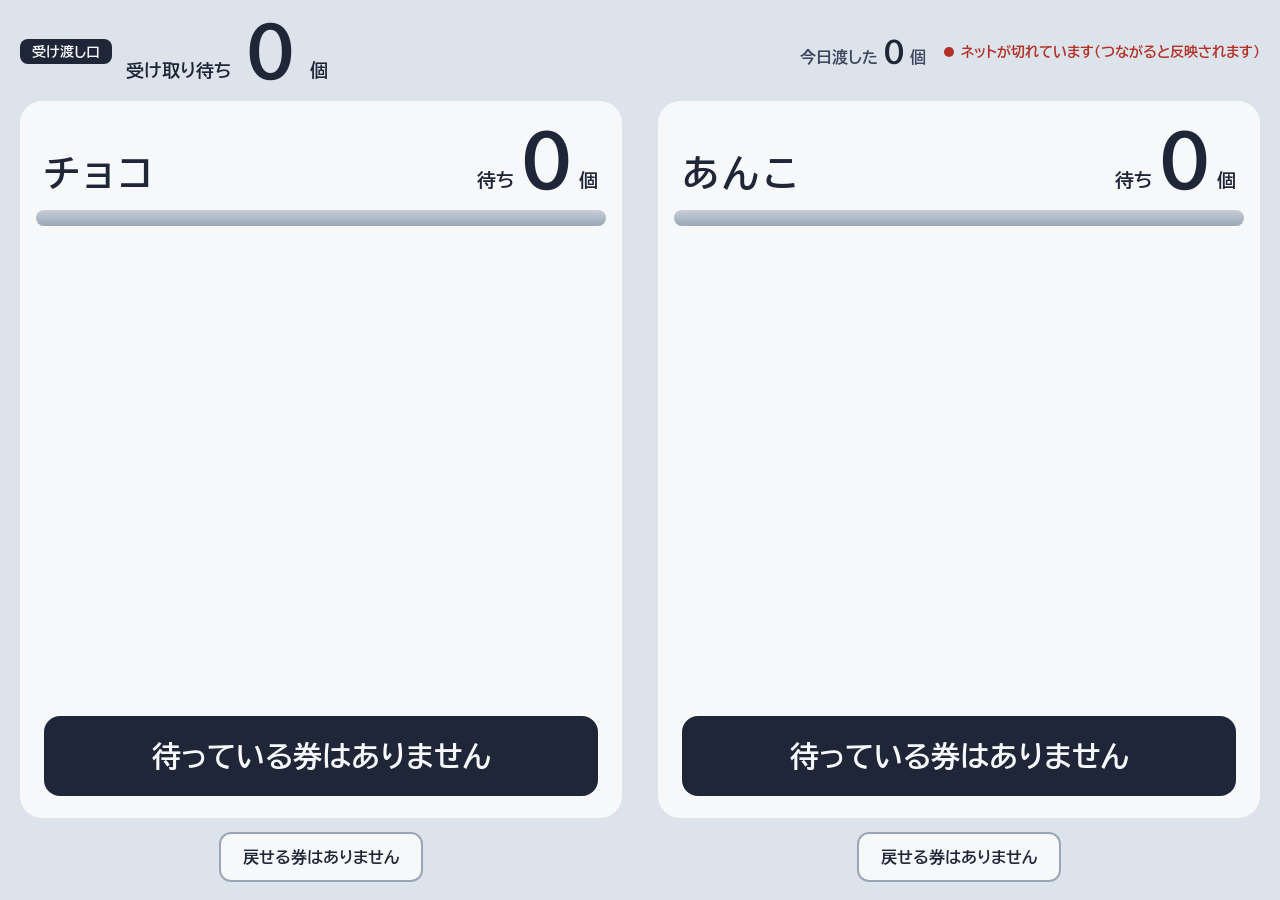
==== commit 6d29cf92: "数字と券の文字をドットフォントから BIZ UDPゴシックの太字に変えて見やすくする Co-Authored-By: Claude Opus 5.5 <noreply@anthropic.com> C" ====
--- a/pass.html
+++ b/pass.html
@@ -12,7 +12,7 @@
 <link rel="apple-touch-icon" href="apple-touch-icon.png">
 <link rel="preconnect" href="https://fonts.googleapis.com">
 <link rel="preconnect" href="https://fonts.gstatic.com" crossorigin>
-<link rel="stylesheet" href="https://fonts.googleapis.com/css2?family=BIZ+UDPGothic:wght@400;700&family=DotGothic16&display=swap">
+<link rel="stylesheet" href="https://fonts.googleapis.com/css2?family=BIZ+UDPGothic:wght@400;700&display=swap">
 <link rel="stylesheet" href="style.css">
 </head>
 <body>
--- a/style.css
+++ b/style.css
@@ -13,7 +13,7 @@
   --anko: #edb8c2;
   --red: #b42f26;
   --ok: #1f6e46;
-  --dot: "DotGothic16", "BIZ UDPGothic", ui-monospace, monospace;
+  --num: "BIZ UDPGothic", "Hiragino Sans", "Hiragino Kaku Gothic ProN", system-ui, sans-serif;
   --body: "BIZ UDPGothic", "Hiragino Sans", "Hiragino Kaku Gothic ProN", system-ui, sans-serif;
   color-scheme: light;
 }
@@ -36,13 +36,13 @@
 .sum { display: flex; align-items: baseline; gap: 6px 14px; flex-wrap: wrap; }
 .role { align-self: center; font-weight: 700; font-size: .9rem; padding: 5px 12px; border-radius: 8px; background: var(--ink); color: var(--panel); }
 .sum-label { font-weight: 700; font-size: 1.15rem; }
-.sum-num { font-family: var(--dot); font-size: clamp(2.6rem, 6vw, 4.2rem); line-height: 1; font-variant-numeric: tabular-nums; }
+.sum-num { font-family: var(--num); font-weight: 700; font-size: clamp(2.6rem, 6vw, 4.2rem); line-height: 1; font-variant-numeric: tabular-nums; }
 .sum-num.alert { color: var(--red); }
 .sum-unit { font-weight: 700; font-size: 1.15rem; }
 .sum-split { font-size: 1rem; color: var(--ink-2); font-variant-numeric: tabular-nums; }
 .side { display: flex; align-items: center; gap: 10px 18px; flex-wrap: wrap; }
 .sub { font-weight: 700; font-size: 1rem; color: var(--ink-2); }
-.sub b { font-family: var(--dot); font-weight: 400; font-size: 1.8rem; color: var(--ink); }
+.sub b { font-family: var(--num); font-weight: 700; font-size: 1.8rem; color: var(--ink); }
 .sub.alert b { color: var(--red); }
 .conn { font-weight: 700; font-size: .9rem; color: var(--ok); display: inline-flex; align-items: center; gap: 7px; }
 .conn::before { content: ""; width: 10px; height: 10px; border-radius: 50%; background: currentColor; }
@@ -70,18 +70,18 @@
 .machine-name { font-weight: 700; font-size: clamp(1.8rem, 4vw, 2.6rem); letter-spacing: .12em; }
 .machine-hint { font-size: 1rem; color: var(--muted); }
 .machine-count { margin-top: auto; display: flex; align-items: baseline; gap: 8px; color: var(--ink-2); font-weight: 700; }
-.machine-count b { font-family: var(--dot); font-weight: 400; font-size: clamp(4.5rem, 13vh, 8.5rem); line-height: 1; color: var(--ink); font-variant-numeric: tabular-nums; }
+.machine-count b { font-family: var(--num); font-weight: 700; font-size: clamp(4.5rem, 13vh, 8.5rem); line-height: 1; color: var(--ink); font-variant-numeric: tabular-nums; }
 .slot { width: 78%; height: 14px; border-radius: 7px; background: var(--ink); margin: auto 0 22px; flex: none; }
 
 .ticket {
   box-sizing: border-box; border-radius: 6px; background: var(--paper); color: var(--ink);
-  border-left: 3px dashed rgba(30, 38, 56, .35); font-family: var(--dot);
+  border-left: 3px dashed rgba(30, 38, 56, .35); font-family: var(--num); font-weight: 700;
   display: flex; justify-content: space-between; align-items: baseline; gap: 12px;
 }
 .ticket-new { width: 74%; padding: 14px 22px; margin-top: -6px; font-size: 1.3rem; position: relative; z-index: 1; }
 .ticket-new .no { font-size: clamp(2rem, 4.5vw, 2.6rem); line-height: 1; }
 .ticket-old { width: 68%; padding: 7px 22px; margin-top: 6px; font-size: 1rem; opacity: .45; }
-.ticket-empty { background: transparent; border: 2px dashed var(--line); color: var(--muted); justify-content: center; font-family: var(--body); font-weight: 700; font-size: 1.05rem; }
+.ticket-empty { background: transparent; border: 2px dashed var(--line); color: var(--muted); justify-content: center; font-size: 1.05rem; }
 .outA { animation: outA .42s cubic-bezier(.2, .9, .3, 1) both; }
 .outB { animation: outB .42s cubic-bezier(.2, .9, .3, 1) both; }
 @keyframes outA { from { transform: translateY(-64px); clip-path: inset(64px 0 0 0); } to { transform: none; clip-path: inset(0); } }
@@ -102,7 +102,7 @@
 .board-head { display: flex; align-items: baseline; justify-content: space-between; gap: 12px; }
 .board-name { font-weight: 700; font-size: clamp(1.8rem, 4vw, 2.3rem); letter-spacing: .12em; }
 .board-count { font-weight: 700; font-size: 1.2rem; }
-.board-count b { font-family: var(--dot); font-weight: 400; font-size: clamp(3.2rem, 9vh, 4.4rem); line-height: 1; font-variant-numeric: tabular-nums; }
+.board-count b { font-family: var(--num); font-weight: 700; font-size: clamp(3.2rem, 9vh, 4.4rem); line-height: 1; font-variant-numeric: tabular-nums; }
 .board-count.alert b { color: var(--red); }
 .rail { height: 16px; border-radius: 8px; background: linear-gradient(#c7ced8, var(--line)); margin: 0 -8px; flex: none; }
 .tickets { display: flex; gap: 12px; margin-top: -10px; padding: 0 6px; min-height: 0; flex: 1; align-items: flex-start; overflow: hidden; }
@@ -110,11 +110,11 @@
   flex: none; width: clamp(70px, 8.5vw, 96px); height: clamp(150px, 26vh, 200px); box-sizing: border-box;
   border-radius: 0 0 8px 8px; border-top: 10px solid #4b5568; background: var(--paper); color: var(--ink);
   padding: 22px 6px 12px; display: flex; flex-direction: column; align-items: center; gap: 6px;
-  font-family: var(--dot); transform-origin: 50% 0;
+  font-family: var(--num); font-weight: 700; transform-origin: 50% 0;
 }
 .tk .flavor { font-size: .95rem; }
 .tk .no { font-size: .9rem; }
-.tk b { font-weight: 400; font-size: clamp(1.7rem, 3.4vw, 2.3rem); line-height: 1; }
+.tk b { font-weight: 700; font-size: clamp(1.7rem, 3.4vw, 2.3rem); line-height: 1; }
 .tk.next { transform: rotate(-3deg); box-shadow: 0 0 0 4px var(--ink); }
 .tk.inA { animation: inA .45s cubic-bezier(.2, .9, .3, 1.2) both; }
 .tk.inB { animation: inB .45s cubic-bezier(.2, .9, .3, 1.2) both; }
@@ -124,7 +124,7 @@
 .swingB { animation: swingB .45s ease-out; }
 @keyframes swingA { 35% { transform: translateX(-16px); } }
 @keyframes swingB { 35% { transform: translateX(-16px); } }
-.more { align-self: center; font-family: var(--dot); font-size: 1.5rem; }
+.more { align-self: center; font-family: var(--num); font-weight: 700; font-size: 1.5rem; }
 .none { align-self: center; padding-left: 8px; font-weight: 700; font-size: 1.1rem; color: var(--muted); }
 .give {
   flex: none; min-height: 80px; border: 0; border-radius: 16px; background: var(--ink); color: var(--panel);
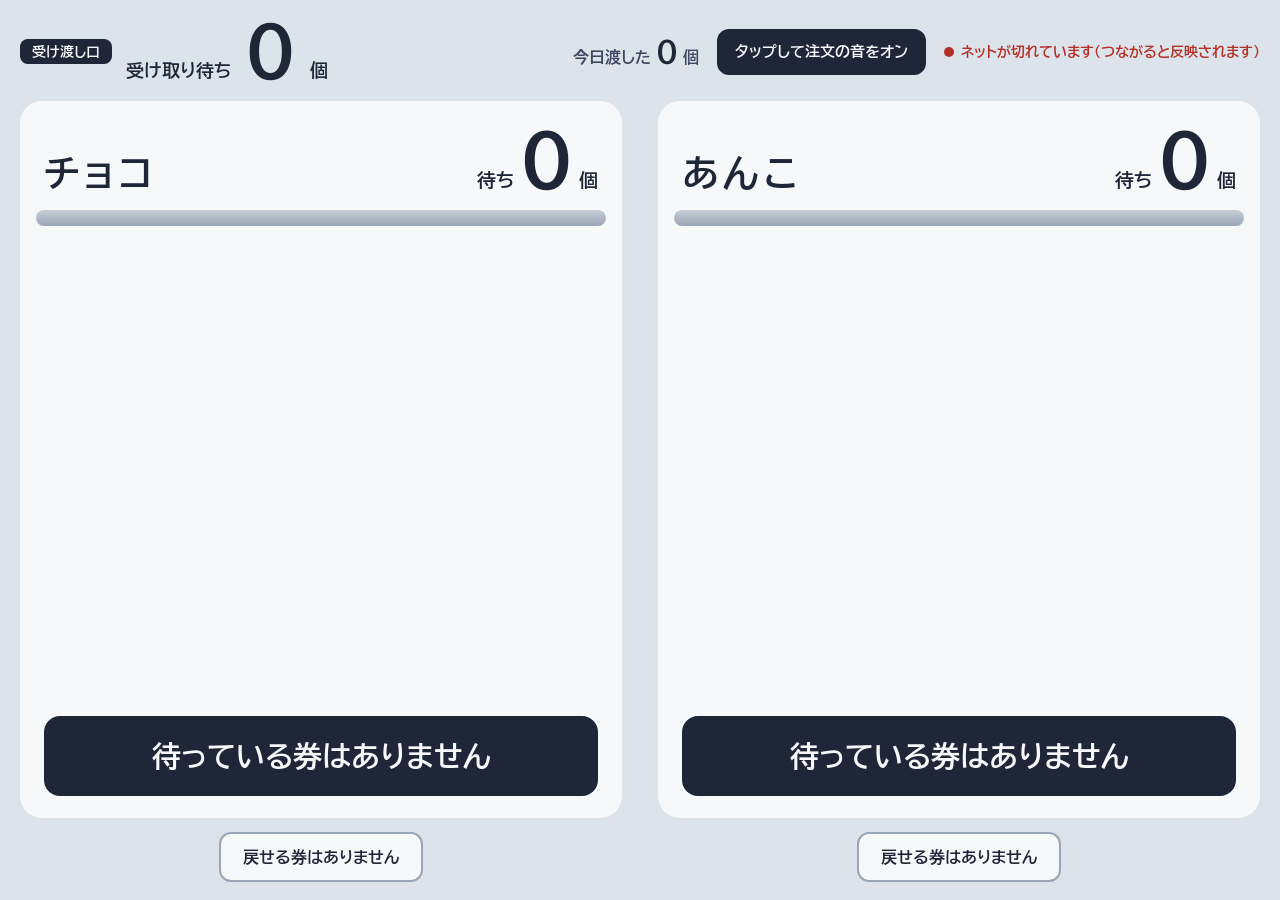
==== commit e35d5c3d: "受け渡し口で注文が入ったときに小さなチャイムを鳴らす - レジで注文が増えたときだけ「ポロン」と2音鳴らす（渡した・取り消し・リセットでは鳴らない） - 続けて注文が入っても1.5秒以内は1回だけ -" ====
--- a/pass.html
+++ b/pass.html
@@ -12,7 +12,7 @@
 <link rel="apple-touch-icon" href="apple-touch-icon.png">
 <link rel="preconnect" href="https://fonts.googleapis.com">
 <link rel="preconnect" href="https://fonts.gstatic.com" crossorigin>
-<link rel="stylesheet" href="https://fonts.googleapis.com/css2?family=BIZ+UDPGothic:wght@400;700&display=swap">
+<link rel="stylesheet" href="https://fonts.googleapis.com/css2?family=BIZ+UDPGothic:wght@400;700&family=DotGothic16&display=swap">
 <link rel="stylesheet" href="style.css">
 </head>
 <body>
@@ -25,6 +25,7 @@
     </div>
     <div class="side">
       <span class="sub" id="handed">今日渡した <b>0</b> 個</span>
+      <button class="sound" id="sound" type="button" aria-pressed="false">タップして注文の音をオン</button>
       <span class="conn off" id="conn">つないでいます…</span>
     </div>
   </div>
@@ -66,22 +67,138 @@
   var SHOW = 4; // tickets clipped to the rail; the rest show as "+N"
   var last = null, enter = 0;
 
+  var reduceMotion = window.matchMedia && matchMedia("(prefers-reduced-motion: reduce)").matches;
+  var EASE = "cubic-bezier(.22,.61,.36,1)";
+
+  function ticketsHtml(name, o, h, w, arrivedFrom) {
+    // Waiting tickets: the ones after the last handed over, up to the last ordered; the oldest is next
+    if (w === 0) return '<span class="none">待っている券はありません</span>';
+    var html = "";
+    for (var n = h + 1; n <= o && n <= h + SHOW; n++) {
+      var cls = "tk" + (n === h + 1 ? " next" : "") + (arrivedFrom && n > arrivedFrom ? (enter % 2 ? " inA" : " inB") : "");
+      html += '<span class="' + cls + '" data-no="' + n + '"><span class="flavor">' + name + '</span><span class="no">No.</span><b>' + C.ticketNo(n) + "</b></span>";
+    }
+    if (w > SHOW) html += '<span class="more">+' + (w - SHOW) + "</span>";
+    return html;
+  }
+
+  // Redraw the rail so tickets flow instead of jumping: the handed ticket slips down off the rail
+  // and fades, the rest glide left into place, and the new first ticket eases into its tilt.
+  function drawRail(box, html, leavingNo) {
+    var animate = !reduceMotion && box.animate && last;
+    var before = {}, wasNext = {}, ghost = null;
+    if (animate) {
+      var boxRect = box.getBoundingClientRect();
+      box.querySelectorAll(".tk[data-no]").forEach(function (el) {
+        before[el.dataset.no] = el.getBoundingClientRect();
+        wasNext[el.dataset.no] = el.classList.contains("next");
+        if (el.dataset.no === String(leavingNo)) {
+          var r = el.getBoundingClientRect();
+          ghost = el.cloneNode(true);
+          ghost.classList.remove("inA", "inB");
+          ghost.removeAttribute("data-no");
+          ghost.style.position = "absolute";
+          ghost.style.left = (r.left - boxRect.left) + "px";
+          ghost.style.top = (r.top - boxRect.top) + "px";
+          ghost.style.pointerEvents = "none";
+        }
+      });
+    }
+    box.innerHTML = html;
+    if (!animate) return;
+    box.querySelectorAll(".tk[data-no]").forEach(function (el, i) {
+      var r0 = before[el.dataset.no], r1 = el.getBoundingClientRect();
+      if (r0) {
+        var dx = r0.left - r1.left;
+        if (dx) el.animate([{ transform: "translateX(" + dx + "px)" }, { transform: "none" }], { duration: 460, delay: i * 30, easing: EASE, fill: "backwards" });
+        if (el.classList.contains("next") && !wasNext[el.dataset.no]) {
+          el.animate([{ rotate: "0deg", boxShadow: "0 0 0 0 rgba(30,38,56,0)" }, { rotate: "-3deg", boxShadow: "0 0 0 4px rgba(30,38,56,1)" }], { duration: 460, delay: 120, easing: EASE, fill: "backwards" });
+        }
+      } else if (!el.classList.contains("inA") && !el.classList.contains("inB")) {
+        // A ticket that was hidden behind "+N" (or put back) slides in from the side
+        el.animate([{ opacity: 0, transform: "translateX(28px)" }, { opacity: 1, transform: "none" }], { duration: 460, delay: 80 + i * 30, easing: EASE, fill: "backwards" });
+      }
+    });
+    if (ghost) {
+      box.appendChild(ghost);
+      var a = ghost.animate([
+        { opacity: 1, transform: "none" },
+        { opacity: 0, transform: "translate(-10px, 46px) rotate(-6deg)" }
+      ], { duration: 420, easing: "cubic-bezier(.4,0,.6,1)", fill: "forwards" });
+      a.onfinish = function () { ghost.remove(); };
+    }
+  }
+
+  // ---- Order chime: a soft two-note "ポロン" when a new order arrives from the register ----
+  // iPad Safari only plays sound after a tap on the page, so the button (or any tap) unlocks it.
+  var audio = null, soundOn = true, lastChime = 0;
+  try { soundOn = localStorage.getItem("crepe-sound") !== "off"; } catch (e) {}
+
+  function audioReady() { return audio && audio.state === "running"; }
+  function unlockAudio() {
+    if (!soundOn) return;
+    var AC = window.AudioContext || window.webkitAudioContext;
+    if (!AC) return;
+    if (!audio) audio = new AC();
+    if (audio.state !== "running") audio.resume().then(drawSound, drawSound);
+    // A silent blip inside the tap is what actually unlocks playback on iOS
+    var b = audio.createBuffer(1, 1, 22050), src = audio.createBufferSource();
+    src.buffer = b; src.connect(audio.destination); src.start(0);
+    drawSound();
+  }
+  function drawSound() {
+    var btn = $("sound"), ready = soundOn && audioReady();
+    btn.textContent = !soundOn ? "注文の音：なし" : ready ? "注文の音：あり" : "タップして注文の音をオン";
+    btn.setAttribute("aria-pressed", String(ready));
+    btn.classList.toggle("armed", soundOn && !ready);
+    btn.classList.toggle("muted", !soundOn);
+  }
+  function note(freq, at, peak) {
+    var t = audio.currentTime + at, o = audio.createOscillator(), o2 = audio.createOscillator(), g = audio.createGain(), g2 = audio.createGain();
+    o.type = "sine"; o.frequency.value = freq;
+    o2.type = "sine"; o2.frequency.value = freq * 2; g2.gain.value = 0.18; // a faint overtone, like a small bell
+    o.connect(g); o2.connect(g2); g2.connect(g); g.connect(audio.destination);
+    g.gain.setValueAtTime(0.0001, t);
+    g.gain.exponentialRampToValueAtTime(peak, t + 0.012);
+    g.gain.exponentialRampToValueAtTime(0.0001, t + 0.9);
+    o.start(t); o2.start(t); o.stop(t + 0.95); o2.stop(t + 0.95);
+  }
+  function chime() {
+    if (!soundOn || !audio) return;
+    var now = Date.now();
+    if (now - lastChime < 1500) return; // several orders in a row ring once
+    lastChime = now;
+    if (audio.state !== "running") { audio.resume().then(drawSound, drawSound); return; }
+    note(784, 0, 0.22);     // G5
+    note(1047, 0.16, 0.2);  // C6
+  }
+
+  $("sound").addEventListener("click", function () {
+    if (soundOn && audioReady()) soundOn = false;
+    else {
+      soundOn = true; unlockAudio();
+      // Play it once so the staff hear the volume
+      if (audio) audio.resume().then(function () { lastChime = 0; chime(); lastChime = 0; drawSound(); }, drawSound);
+    }
+    try { localStorage.setItem("crepe-sound", soundOn ? "on" : "off"); } catch (e) {}
+    drawSound();
+  });
+  // Any other tap (e.g. "渡した") also unlocks the sound
+  document.addEventListener("pointerdown", function (e) { if (e.target.id !== "sound" && !audioReady()) unlockAudio(); });
+  document.addEventListener("visibilitychange", function () {
+    if (document.visibilityState === "visible" && audio && soundOn) audio.resume().then(drawSound, drawSound);
+  });
+  drawSound();
+
   function render(s) {
+    // Ring only when the register added an order (not on first load, undo, or reset)
+    if (last && C.ITEMS.some(function (k) { return s.ordered[k] > last.ordered[k]; })) chime();
     C.ITEMS.forEach(function (k) {
       var name = C.NAMES[k], o = s.ordered[k], h = s.handed[k], w = s.waiting[k];
-      var box = $("tickets-" + k), give = $("give-" + k), undo = $("undo-" + k);
+      var give = $("give-" + k), undo = $("undo-" + k);
       var arrived = last && o > last.ordered[k], gone = last && h > last.handed[k];
       if (arrived) enter++;
-      // Waiting tickets: the ones after the last handed over, up to the last ordered; the oldest is next
-      var html = "";
-      for (var n = h + 1; n <= o && n <= h + SHOW; n++) {
-        var cls = "tk" + (n === h + 1 ? " next" : "") + (arrived && n > last.ordered[k] ? (enter % 2 ? " inA" : " inB") : "");
-        html += '<span class="' + cls + '"><span class="flavor">' + name + '</span><span class="no">No.</span><b>' + C.ticketNo(n) + "</b></span>";
-      }
-      if (w > SHOW) html += '<span class="more">+' + (w - SHOW) + "</span>";
-      if (w === 0) html = '<span class="none">待っている券はありません</span>';
-      box.innerHTML = html;
-      if (gone) C.replay(box, "swingA", "swingB");
+      drawRail($("tickets-" + k), ticketsHtml(name, o, h, w, arrived ? last.ordered[k] : 0), gone ? last.handed[k] + 1 : null);
 
       $("wait-" + k).querySelector("b").textContent = w;
       $("wait-" + k).classList.toggle("alert", w > 0);
--- a/style.css
+++ b/style.css
@@ -51,6 +51,12 @@
   min-height: 46px; padding: 0 16px; border-radius: 12px; border: 2px solid var(--line);
   background: transparent; color: var(--ink-2); font-weight: 700; font-size: .95rem; cursor: pointer;
 }
+.sound {
+  min-height: 46px; padding: 0 16px; border-radius: 12px; border: 2px solid var(--line);
+  background: transparent; color: var(--ink-2); font-weight: 700; font-size: .95rem; cursor: pointer;
+}
+.sound.armed { border-color: var(--ink); background: var(--ink); color: var(--panel); }
+.sound.muted { color: var(--muted); border-style: dashed; }
 .reset.armed { border-color: var(--red); color: var(--red); background: var(--panel); }
 
 /* ---- Two columns, one per flavor ---- */
@@ -105,7 +111,7 @@
 .board-count b { font-family: var(--num); font-weight: 700; font-size: clamp(3.2rem, 9vh, 4.4rem); line-height: 1; font-variant-numeric: tabular-nums; }
 .board-count.alert b { color: var(--red); }
 .rail { height: 16px; border-radius: 8px; background: linear-gradient(#c7ced8, var(--line)); margin: 0 -8px; flex: none; }
-.tickets { display: flex; gap: 12px; margin-top: -10px; padding: 0 6px; min-height: 0; flex: 1; align-items: flex-start; overflow: hidden; }
+.tickets { position: relative; display: flex; gap: 12px; margin-top: -10px; padding: 0 6px; min-height: 0; flex: 1; align-items: flex-start; overflow: hidden; }
 .tk {
   flex: none; width: clamp(70px, 8.5vw, 96px); height: clamp(150px, 26vh, 200px); box-sizing: border-box;
   border-radius: 0 0 8px 8px; border-top: 10px solid #4b5568; background: var(--paper); color: var(--ink);
@@ -115,15 +121,11 @@
 .tk .flavor { font-size: .95rem; }
 .tk .no { font-size: .9rem; }
 .tk b { font-weight: 700; font-size: clamp(1.7rem, 3.4vw, 2.3rem); line-height: 1; }
-.tk.next { transform: rotate(-3deg); box-shadow: 0 0 0 4px var(--ink); }
+.tk.next { rotate: -3deg; box-shadow: 0 0 0 4px var(--ink); }
 .tk.inA { animation: inA .45s cubic-bezier(.2, .9, .3, 1.2) both; }
 .tk.inB { animation: inB .45s cubic-bezier(.2, .9, .3, 1.2) both; }
 @keyframes inA { from { transform: translateY(-30px) rotate(6deg); opacity: 0; } }
 @keyframes inB { from { transform: translateY(-30px) rotate(6deg); opacity: 0; } }
-.swingA { animation: swingA .45s ease-out; }
-.swingB { animation: swingB .45s ease-out; }
-@keyframes swingA { 35% { transform: translateX(-16px); } }
-@keyframes swingB { 35% { transform: translateX(-16px); } }
 .more { align-self: center; font-family: var(--num); font-weight: 700; font-size: 1.5rem; }
 .none { align-self: center; padding-left: 8px; font-weight: 700; font-size: 1.1rem; color: var(--muted); }
 .give {
@@ -134,7 +136,7 @@
 .give:disabled { background: var(--shade); color: var(--muted); }
 
 /* Keyboard focus */
-.machine:focus-visible, .give:focus-visible, .undo:focus-visible, .reset:focus-visible, .choose a:focus-visible {
+.machine:focus-visible, .give:focus-visible, .undo:focus-visible, .reset:focus-visible, .sound:focus-visible, .choose a:focus-visible {
   outline: 3px solid var(--ink); outline-offset: 4px;
 }
 
@@ -151,5 +153,8 @@
   .machine, .board { min-height: 340px; flex: none; }
 }
 @media (prefers-reduced-motion: reduce) {
-  .outA, .outB, .tk.inA, .tk.inB, .swingA, .swingB { animation: none; }
+  .outA, .outB, .tk.inA, .tk.inB { animation: none; }
 }
+
+/* Only the number printed on a ticket uses the ticket-printer dot font */
+.ticket .no, .tk .no, .tk b { font-family: "DotGothic16", var(--num); font-weight: 400; }
